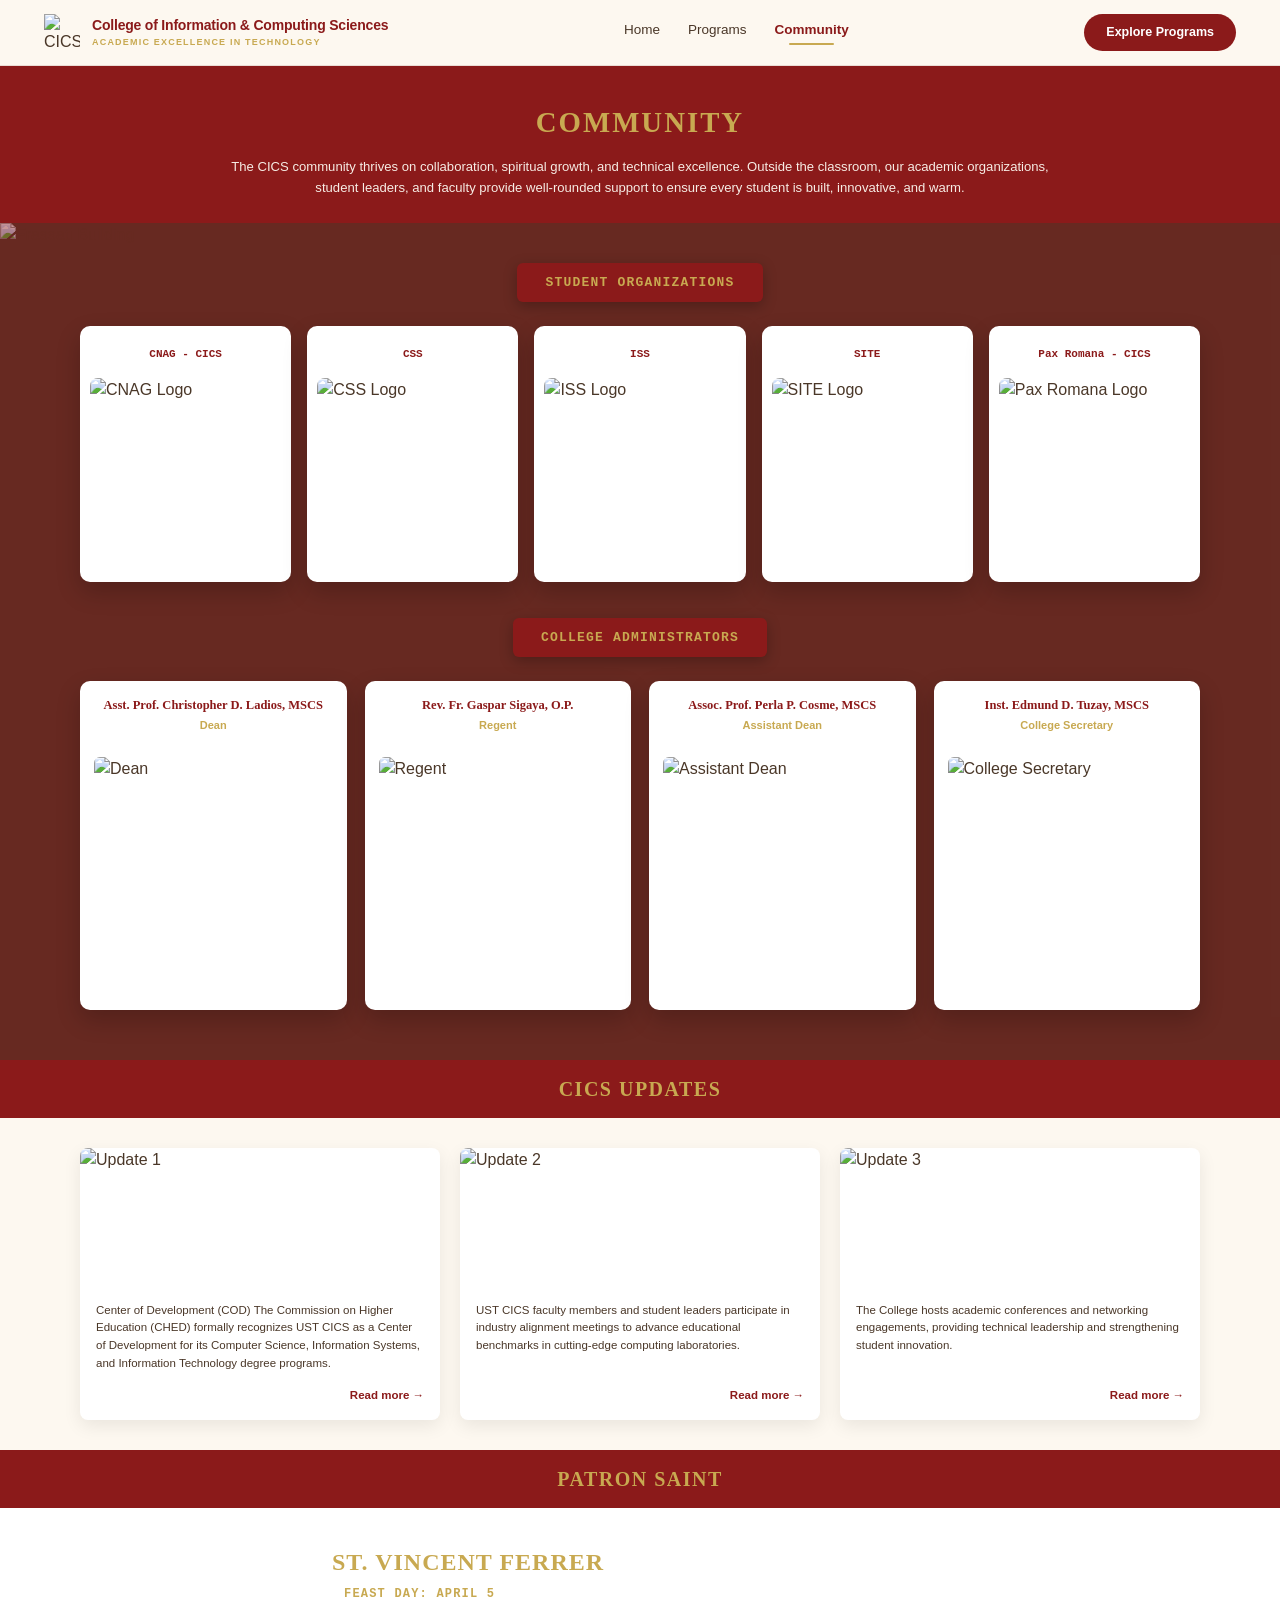
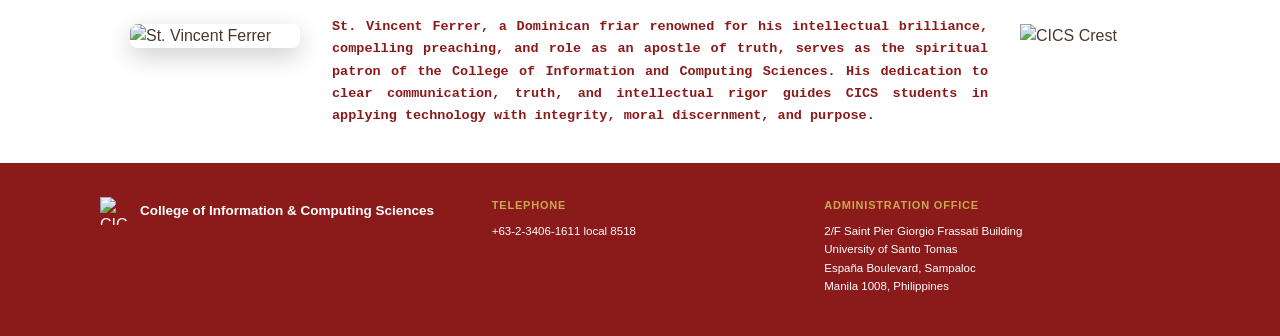
==== community.html @ a7427cb4 "Add files via upload" ====
<!DOCTYPE html>
<html lang="en">
<head>
  <meta charset="UTF-8">
  <meta name="viewport" content="width=device-width, initial-scale=1.0">
  <title>Community - College of Information & Computing Sciences</title>
  <link rel="stylesheet" href="style.css">
</head>
<body>

  <header class="navbar">
    <div class="nav-brand">
      <div class="logo-mark">
        <img src="C:\Users\orphe\OneDrive\Desktop\LabActAppDev\img\CICS Logo.png" alt="CICS Logo" class="img-fluid">
      </div>
      <div class="brand-text">
        <span class="brand-title">College of Information & Computing Sciences</span>
        <span class="brand-subtitle">ACADEMIC EXCELLENCE IN TECHNOLOGY</span>
      </div>
    </div>

    <nav class="nav-links">
      <a href="index.html" class="nav-link">Home</a>
      <a href="programs.html" class="nav-link">Programs</a>
      <a href="community.html" class="nav-link active">Community</a>
    </nav>

    <div class="nav-action">
      <a href="programs.html" class="btn-primary">Explore Programs</a>
    </div>
  </header>

  <main>
    <section class="community-header-banner">
      <h1>COMMUNITY</h1>
      <p>The CICS community thrives on collaboration, spiritual growth, and technical excellence. Outside the classroom, our academic organizations, student leaders, and faculty provide well-rounded support to ensure every student is built, innovative, and warm.</p>
    </section>

    <section class="community-grid-wrapper">
      <img src="C:\Users\orphe\OneDrive\Desktop\LabActAppDev\img\Frassati Building.png" alt="Frassati Building" class="community-bg-img">
      <div class="community-overlay"></div>
      <div class="community-content-container">

        <div class="community-section-label">STUDENT ORGANIZATIONS</div>
        <div class="orgs-grid">
          <div class="org-card">
            <span class="org-title">CNAG - CICS</span>
            <div class="org-logo-box">
              <img src="C:\Users\orphe\OneDrive\Desktop\LabActAppDev\img\CNAG.png" alt="CNAG Logo">
            </div>
          </div>

          <div class="org-card">
            <span class="org-title">CSS</span>
            <div class="org-logo-box">
              <img src="C:\Users\orphe\OneDrive\Desktop\LabActAppDev\img\CSS.png" alt="CSS Logo">
            </div>
          </div>

          <div class="org-card">
            <span class="org-title">ISS</span>
            <div class="org-logo-box">
              <img src="C:\Users\orphe\OneDrive\Desktop\LabActAppDev\img\ISS.png" alt="ISS Logo">
            </div>
          </div>

          <div class="org-card">
            <span class="org-title">SITE</span>
            <div class="org-logo-box">
              <img src="C:\Users\orphe\OneDrive\Desktop\LabActAppDev\img\SITE.png" alt="SITE Logo">
            </div>
          </div>

          <div class="org-card">
            <span class="org-title">Pax Romana - CICS</span>
            <div class="org-logo-box">
              <img src="C:\Users\orphe\OneDrive\Desktop\LabActAppDev\img\Pax Romana.png" alt="Pax Romana Logo">
            </div>
          </div>
        </div>

        <div class="community-section-label admin-label">COLLEGE ADMINISTRATORS</div>
        <div class="admins-grid">
          <div class="admin-card">
            <div class="admin-info">
              <h3>Asst. Prof. Christopher D. Ladios, MSCS</h3>
              <span class="admin-role">Dean</span>
            </div>
            <div class="admin-photo-box">
              <img src="C:\Users\orphe\OneDrive\Desktop\LabActAppDev\img\Dean.png" alt="Dean">
            </div>
          </div>

          <div class="admin-card">
            <div class="admin-info">
              <h3>Rev. Fr. Gaspar Sigaya, O.P.</h3>
              <span class="admin-role">Regent</span>
            </div>
            <div class="admin-photo-box">
              <img src="C:\Users\orphe\OneDrive\Desktop\LabActAppDev\img\Regent.png" alt="Regent">
            </div>
          </div>

          <div class="admin-card">
            <div class="admin-info">
              <h3>Assoc. Prof. Perla P. Cosme, MSCS</h3>
              <span class="admin-role">Assistant Dean</span>
            </div>
            <div class="admin-photo-box">
              <img src="C:\Users\orphe\OneDrive\Desktop\LabActAppDev\img\Assistant Dean.png" alt="Assistant Dean">
            </div>
          </div>

          <div class="admin-card">
            <div class="admin-info">
              <h3>Inst. Edmund D. Tuzay, MSCS</h3>
              <span class="admin-role">College Secretary</span>
            </div>
            <div class="admin-photo-box">
              <img src="C:\Users\orphe\OneDrive\Desktop\LabActAppDev\img\Secretary.png" alt="College Secretary">
            </div>
          </div>
        </div>
      </div>
    </section>

    <section class="section-strip-banner">
      <h2>CICS UPDATES</h2>
    </section>

    <section class="updates-section">
      <div class="updates-grid">
        <div class="update-card">
          <div class="update-img-box">
            <img src="C:\Users\orphe\OneDrive\Desktop\LabActAppDev\img\Update 1.png" alt="Update 1">
          </div>
          <div class="update-content">
            <p>Center of Development (COD) The Commission on Higher Education (CHED) formally recognizes UST CICS as a Center of Development for its Computer Science, Information Systems, and Information Technology degree programs.</p>
            <a href="#" class="update-link">Read more &rarr;</a>
          </div>
        </div>

        <div class="update-card">
          <div class="update-img-box">
            <img src="C:\Users\orphe\OneDrive\Desktop\LabActAppDev\img\Update 2.png" alt="Update 2">
          </div>
          <div class="update-content">
            <p>UST CICS faculty members and student leaders participate in industry alignment meetings to advance educational benchmarks in cutting-edge computing laboratories.</p>
            <a href="#" class="update-link">Read more &rarr;</a>
          </div>
        </div>

        <div class="update-card">
          <div class="update-img-box">
            <img src="C:\Users\orphe\OneDrive\Desktop\LabActAppDev\img\Update 3.png" alt="Update 3">
          </div>
          <div class="update-content">
            <p>The College hosts academic conferences and networking engagements, providing technical leadership and strengthening student innovation.</p>
            <a href="#" class="update-link">Read more &rarr;</a>
          </div>
        </div>
      </div>
    </section>

    <section class="section-strip-banner">
      <h2>PATRON SAINT</h2>
    </section>

    <section class="patron-section">
      <div class="patron-container">
        <div class="patron-portrait">
          <img src="C:\Users\orphe\OneDrive\Desktop\LabActAppDev\img\Saint Vincent.png" alt="St. Vincent Ferrer">
        </div>
        <div class="patron-details">
          <div class="patron-header">
            <h2 class="patron-name">ST. VINCENT FERRER</h2>
            <span class="patron-feast">FEAST DAY: APRIL 5</span>
          </div>
          <p class="patron-bio">St. Vincent Ferrer, a Dominican friar renowned for his intellectual brilliance, compelling preaching, and role as an apostle of truth, serves as the spiritual patron of the College of Information and Computing Sciences. His dedication to clear communication, truth, and intellectual rigor guides CICS students in applying technology with integrity, moral discernment, and purpose.</p>
        </div>
        <div class="patron-crest">
          <img src="C:\Users\orphe\OneDrive\Desktop\LabActAppDev\img\CICS Logo.png" alt="CICS Crest">
        </div>
      </div>
    </section>
  </main>

  <footer class="footer">
    <div class="footer-container">
      <div class="footer-brand">
        <div class="footer-logo">
          <img src="C:\Users\orphe\OneDrive\Desktop\LabActAppDev\img\CICS Logo.png" alt="CICS Logo" class="img-fluid">
        </div>
        <div class="footer-name">College of Information &amp; Computing Sciences</div>
      </div>

      <div class="footer-col">
        <div class="footer-heading">TELEPHONE</div>
        <p class="footer-body">+63-2-3406-1611 local 8518</p>
      </div>

      <div class="footer-col">
        <div class="footer-heading">ADMINISTRATION OFFICE</div>
        <p class="footer-body">
          2/F Saint Pier Giorgio Frassati Building<br>
          University of Santo Tomas<br>
          España Boulevard, Sampaloc<br>
          Manila 1008, Philippines
        </p>
      </div>
    </div>
  </footer>

</body>
</html>
---- style.css ----
:root {
  --primary-red: #8B1A1A;
  --dark-brown: #4A3728;
  --gold: #C8A951;
  --warm-cream: #FDF8F0;
  --white: #FFFFFF;
  --border-light: #EBDCD5;
  --overlay-bg: rgba(139, 26, 26, 0.45);
  --shadow-card: 0 16px 36px rgba(0, 0, 0, 0.22);
  --shadow-hover: 0 20px 42px rgba(0, 0, 0, 0.28);
}
* {
  margin: 0;
  padding: 0;
  box-sizing: border-box;
}
body {
  font-family: "Geist", -apple-system, BlinkMacSystemFont, "Segoe UI", Roboto, sans-serif;
  background-color: var(--warm-cream);
  color: var(--dark-brown);
  line-height: 1.5;
}
.img-fluid {
  width: 100%;
  height: 100%;
  object-fit: contain;
  display: block;
}
.navbar {
  display: flex;
  align-items: center;
  justify-content: space-between;
  padding: 14px 44px;
  background-color: var(--warm-cream);
  border-bottom: 1px solid var(--border-light);
  position: sticky;
  top: 0;
  z-index: 100;
}
.nav-brand {
  display: flex;
  align-items: center;
  gap: 12px;
}
.logo-mark {
  width: 36px;
  height: 36px;
  display: flex;
  align-items: center;
  justify-content: center;
}
.brand-text {
  display: flex;
  flex-direction: column;
}
.brand-title {
  font-size: 14px;
  font-weight: 700;
  color: var(--primary-red);
  letter-spacing: -0.2px;
}
.brand-subtitle {
  font-size: 9px;
  letter-spacing: 1.2px;
  font-weight: 600;
  color: var(--gold);
  text-transform: uppercase;
}
.nav-links {
  display: flex;
  gap: 28px;
}
.nav-link {
  text-decoration: none;
  font-size: 13.5px;
  font-weight: 500;
  color: var(--dark-brown);
  position: relative;
  padding-bottom: 4px;
  transition: color 0.2s ease;
}
.nav-link:hover,
.nav-link.active {
  font-weight: 600;
  color: var(--primary-red);
}
.nav-link.active::after {
  content: "";
  position: absolute;
  bottom: 0;
  left: 20%;
  right: 20%;
  height: 2px;
  background-color: var(--gold);
  border-radius: 2px;
}
.btn-primary {
  display: inline-block;
  background-color: var(--primary-red);
  color: var(--white);
  font-size: 12.5px;
  font-weight: 600;
  padding: 9px 22px;
  border-radius: 20px;
  text-decoration: none;
  transition: background-color 0.2s, transform 0.15s;
}
.btn-primary:hover {
  background-color: var(--dark-brown);
  transform: translateY(-1px);
}
.hero-section {
  position: relative;
  min-height: 520px;
  display: flex;
  align-items: center;
  justify-content: center;
  padding: 55px 24px;
  overflow: hidden;
  background-color: var(--dark-brown);
}
.hero-bg-img,
.community-bg-img,
.programs-bg-img {
  position: absolute;
  top: 0;
  left: 0;
  width: 100%;
  height: 100%;
  object-fit: cover;
  object-position: center 5%;
  z-index: 1;
}
.hero-bg-overlay,
.community-overlay,
.programs-overlay {
  position: absolute;
  inset: 0;
  background: var(--overlay-bg);
  z-index: 2;
}
.hero-container {
  width: 100%;
  max-width: 1080px;
  display: grid;
  grid-template-columns: repeat(3, 1fr);
  gap: 24px;
  position: relative;
  z-index: 3;
}
.program-card {
  background: var(--white);
  border-radius: 12px;
  padding: 30px 24px 28px;
  box-shadow: var(--shadow-card);
  display: flex;
  flex-direction: column;
  transition: transform 0.2s ease, box-shadow 0.2s ease;
}
.program-card:hover {
  transform: translateY(-4px);
  box-shadow: var(--shadow-hover);
}
.card-header {
  display: flex;
  align-items: center;
  justify-content: space-between;
  margin-bottom: 24px;
}
.card-icon-box {
  width: 42px;
  height: 42px;
  border-radius: 8px;
  background: var(--warm-cream);
  display: flex;
  align-items: center;
  justify-content: center;
  border: 1px solid var(--gold);
  padding: 8px;
}
.card-icon-img {
  width: 100%;
  height: 100%;
  object-fit: contain;
}
.card-badge,
.patron-feast,
.community-section-label,
.org-title {
  font-family: "Geist Mono", monospace;
  font-weight: 700;
}
.card-badge {
  font-size: 11px;
  letter-spacing: 0.8px;
  color: var(--dark-brown);
}
.card-title,
.vm-title,
.about-label,
.map-title,
.programs-header-banner h1,
.programs-grid .program-card h2,
.accreditation-banner h2,
.accred-info h3,
.community-header-banner h1,
.admin-info h3,
.section-strip-banner h2,
.patron-name {
  font-family: "Lora", Georgia, serif;
}
.card-title {
  font-size: 20px;
  font-weight: 700;
  color: var(--primary-red);
  margin-bottom: 14px;
  line-height: 1.25;
}
.card-desc {
  font-size: 12.5px;
  line-height: 1.6;
  color: var(--dark-brown);
  margin-bottom: 28px;
  flex-grow: 1;
}
.card-link {
  font-size: 12px;
  font-weight: 700;
  color: var(--primary-red);
  text-decoration: none;
  display: inline-flex;
  align-items: center;
  gap: 6px;
  transition: gap 0.2s;
  margin-top: auto;
}
.card-link:hover .arrow {
  transform: translateX(4px);
}
.arrow {
  transition: transform 0.2s;
}
.vm-section {
  background-color: var(--primary-red);
  color: var(--white);
  padding: 44px 30px;
}
.vm-container {
  max-width: 1080px;
  margin: 0 auto;
  display: flex;
  align-items: flex-start;
  gap: 40px;
}
.vm-block {
  flex: 1;
}
.vm-divider {
  width: 1px;
  align-self: stretch;
  background-color: rgba(255, 255, 255, 0.25);
}
.vm-title {
  font-size: 16px;
  font-weight: 800;
  letter-spacing: 1.5px;
  color: var(--gold);
  margin-bottom: 12px;
}
.vm-text {
  font-size: 12.5px;
  line-height: 1.7;
  color: var(--white);
  text-align: justify;
}
.about-section {
  position: relative;
  background-color: var(--warm-cream);
  padding: 38px 30px;
  overflow: hidden;
  border-top: 1px solid var(--border-light);
}
.about-bg-img {
  position: absolute;
  top: 0;
  left: 0;
  width: 100%;
  height: 100%;
  object-fit: cover;
  object-position: center 85%;
  opacity: 0.18;
  filter: grayscale(15%) contrast(1.1);
  pointer-events: none;
}
.about-container {
  max-width: 1080px;
  margin: 0 auto;
  position: relative;
  z-index: 2;
}
.about-label {
  font-size: 13.5px;
  font-weight: 800;
  letter-spacing: 1.2px;
  color: var(--gold);
  margin-bottom: 8px;
}
.about-text {
  font-size: 12px;
  line-height: 1.75;
  color: var(--primary-red);
  text-align: justify;
}
.map-section {
  background-color: var(--warm-cream);
  padding: 44px 24px;
  border-top: 1px solid var(--border-light);
}
.map-container {
  max-width: 1080px;
  margin: 0 auto;
  text-align: center;
}
.map-title {
  font-size: 18px;
  color: var(--primary-red);
  letter-spacing: 1px;
  margin-bottom: 6px;
}
.map-subtitle {
  font-size: 12.5px;
  color: var(--dark-brown);
  margin-bottom: 24px;
}
.map-wrapper {
  border-radius: 12px;
  overflow: hidden;
  box-shadow: var(--shadow-card);
  border: 1px solid var(--border-light);
  display: flex;
}
.map-wrapper iframe {
  width: 100%;
  height: 400px;
  display: block;
}
.programs-header-banner,
.community-header-banner,
.accreditation-banner,
.section-strip-banner {
  background-color: var(--primary-red);
  color: var(--white);
  text-align: center;
}
.programs-header-banner {
  padding: 40px 20px 25px;
}
.programs-header-banner h1,
.community-header-banner h1 {
  font-size: 1.8rem;
  letter-spacing: 2px;
  color: var(--gold);
  margin-bottom: 12px;
}
.programs-header-banner p {
  max-width: 850px;
  margin: 0 auto;
  font-size: 0.85rem;
  line-height: 1.6;
  color: var(--warm-cream);
  opacity: 0.9;
}
.programs-grid-wrapper {
  position: relative;
  padding: 50px 20px;
  overflow: hidden;
  background-color: var(--dark-brown);
}
.programs-grid {
  position: relative;
  z-index: 3;
  max-width: 1150px;
  margin: 0 auto;
  display: grid;
  grid-template-columns: repeat(3, 1fr);
  gap: 20px;
  align-items: stretch;
}
.programs-grid .program-card,
.program-photo-box {
  border-radius: 12px;
  overflow: hidden;
  min-height: 250px;
  height: 100%;
}
.programs-grid .program-card {
  padding: 28px 24px;
}
.programs-grid .program-card .card-header {
  margin-bottom: 16px;
}
.programs-grid .program-card h2 {
  font-size: 1.25rem;
  margin: 0 0 12px 0;
  color: var(--primary-red);
  line-height: 1.25;
}
.programs-grid .program-card p {
  font-size: 12.5px;
  line-height: 1.6;
  color: var(--dark-brown);
  margin-bottom: 20px;
  flex-grow: 1;
}
.programs-grid .program-card .card-link {
  margin-bottom: 0;
}
.program-photo-box {
  background: transparent;
  box-shadow: none;
  border-radius: 0;
  display: flex;
  align-items: center;
  justify-content: center;
  padding: 0;
}
.program-photo-box img {
  width: 82%;
  height: 82%;
  max-height: 210px;
  object-fit: cover;
  border-radius: 12px;
  box-shadow: var(--shadow-card);
  display: block;
}
.accreditation-banner {
  padding: 30px 20px 20px;
}
.accreditation-banner h2 {
  color: var(--gold);
  font-size: 1.3rem;
  letter-spacing: 1.5px;
  margin-bottom: 8px;
}
.accreditation-banner p {
  max-width: 900px;
  margin: 0 auto;
  font-size: 0.8rem;
  line-height: 1.6;
  color: var(--warm-cream);
  opacity: 0.9;
}
.accreditation-section {
  background: var(--warm-cream);
  padding: 35px 20px;
}
.accreditation-container {
  max-width: 1100px;
  margin: 0 auto;
  display: grid;
  grid-template-columns: repeat(2, 1fr);
  gap: 40px;
}
.accreditation-card {
  display: flex;
  justify-content: space-between;
  align-items: center;
  gap: 20px;
}
.accred-info {
  flex: 1;
}
.accred-info h3 {
  font-size: 0.95rem;
  color: var(--gold);
  letter-spacing: 1px;
  margin-bottom: 8px;
}
.accred-info p {
  font-size: 0.78rem;
  line-height: 1.55;
  color: var(--dark-brown);
}
.accred-logo {
  flex-shrink: 0;
  width: 85px;
  display: flex;
  align-items: center;
  justify-content: center;
}
.accred-logo img {
  width: 100%;
  height: auto;
  object-fit: contain;
}
.community-header-banner {
  padding: 35px 20px 25px;
}
.community-header-banner p {
  max-width: 860px;
  margin: 0 auto;
  font-size: 0.82rem;
  line-height: 1.6;
  color: var(--warm-cream);
  opacity: 0.95;
}
.community-grid-wrapper {
  position: relative;
  padding: 40px 24px 50px;
  overflow: hidden;
  background-color: var(--dark-brown);
}
.community-content-container {
  position: relative;
  z-index: 3;
  max-width: 1120px;
  margin: 0 auto;
  display: flex;
  flex-direction: column;
  align-items: center;
}
.community-section-label {
  background-color: var(--primary-red);
  color: var(--gold);
  font-size: 13px;
  letter-spacing: 1.2px;
  padding: 10px 28px;
  border-radius: 6px;
  margin-bottom: 24px;
  box-shadow: 0 4px 14px rgba(0, 0, 0, 0.25);
}
.admin-label {
  margin-top: 36px;
}
.orgs-grid {
  width: 100%;
  display: grid;
  grid-template-columns: repeat(5, 1fr);
  gap: 16px;
}
.org-card,
.admin-card {
  background: var(--white);
  border-radius: 10px;
  box-shadow: 0 10px 25px rgba(0, 0, 0, 0.2);
  display: flex;
  flex-direction: column;
  align-items: center;
}
.org-card {
  padding: 14px 10px 12px;
  gap: 10px;
}
.org-title {
  font-size: 11px;
  color: var(--primary-red);
  text-align: center;
  height: 28px;
  display: flex;
  align-items: center;
  justify-content: center;
}
.org-logo-box {
  width: 100%;
  aspect-ratio: 1 / 1;
  border-radius: 8px;
  overflow: hidden;
  display: flex;
  align-items: center;
  justify-content: center;
}
.org-logo-box img,
.admin-photo-box img,
.update-img-box img,
.patron-portrait img {
  width: 100%;
  height: 100%;
  object-fit: cover;
  display: block;
}
.admins-grid {
  width: 100%;
  display: grid;
  grid-template-columns: repeat(4, 1fr);
  gap: 18px;
}
.admin-card {
  padding: 16px 14px 14px;
  justify-content: space-between;
}
.admin-info {
  text-align: center;
  margin-bottom: 12px;
  min-height: 48px;
}
.admin-info h3 {
  font-size: 12.5px;
  color: var(--primary-red);
  line-height: 1.3;
  margin-bottom: 4px;
}
.admin-role {
  font-size: 11px;
  font-weight: 600;
  color: var(--gold);
  display: block;
}
.admin-photo-box {
  width: 100%;
  aspect-ratio: 1 / 1;
  border-radius: 6px;
  overflow: hidden;
  display: flex;
}
.section-strip-banner {
  padding: 14px 20px;
}
.section-strip-banner h2 {
  font-size: 1.25rem;
  letter-spacing: 1.5px;
  color: var(--gold);
  margin: 0;
}
.updates-section {
  background-color: var(--warm-cream);
  padding: 30px 24px;
}
.updates-grid {
  max-width: 1120px;
  margin: 0 auto;
  display: grid;
  grid-template-columns: repeat(3, 1fr);
  gap: 20px;
}
.update-card {
  background: var(--white);
  border-radius: 8px;
  overflow: hidden;
  box-shadow: 0 6px 18px rgba(0, 0, 0, 0.08);
  display: flex;
  flex-direction: column;
}
.update-img-box {
  width: 100%;
  height: 140px;
  overflow: hidden;
  display: flex;
}
.update-content {
  padding: 14px 16px 16px;
  display: flex;
  flex-direction: column;
  flex-grow: 1;
}
.update-content p {
  font-size: 11.5px;
  line-height: 1.55;
  color: var(--dark-brown);
  margin-bottom: 14px;
  flex-grow: 1;
}
.update-link {
  font-size: 11.5px;
  font-weight: 700;
  color: var(--primary-red);
  text-decoration: none;
  align-self: flex-end;
}
.patron-section {
  background-color: var(--white);
  padding: 36px 24px;
}
.patron-container {
  max-width: 1020px;
  margin: 0 auto;
  display: flex;
  align-items: center;
  justify-content: space-between;
  gap: 32px;
}
.patron-portrait {
  width: 170px;
  flex-shrink: 0;
  border-radius: 8px;
  overflow: hidden;
  box-shadow: 0 8px 24px rgba(0, 0, 0, 0.2);
  display: flex;
}
.patron-details {
  flex: 1;
}
.patron-header {
  margin-bottom: 12px;
}
.patron-name {
  font-size: 1.5rem;
  font-weight: 800;
  color: var(--gold);
  letter-spacing: 1px;
}
.patron-feast {
  font-size: 12px;
  color: var(--gold);
  letter-spacing: 1.2px;
  display: inline-block;
  margin-left: 12px;
}
.patron-bio {
  font-family: "Geist Mono", monospace;
  font-size: 13.5px;
  line-height: 1.65;
  color: var(--primary-red);
  font-weight: 600;
  text-align: justify;
}
.patron-crest {
  width: 130px;
  flex-shrink: 0;
  display: flex;
  align-items: center;
  justify-content: center;
}
.patron-crest img {
  width: 100%;
  height: auto;
  object-fit: contain;
}
.footer {
  background-color: var(--primary-red);
  color: var(--warm-cream);
  padding: 34px 30px 40px;
}
.footer-container {
  max-width: 1080px;
  margin: 0 auto;
  display: grid;
  grid-template-columns: 1.2fr 1fr 1.2fr;
  gap: 36px;
  align-items: start;
}
.footer-brand {
  display: flex;
  align-items: center;
  gap: 12px;
}
.footer-logo {
  width: 28px;
  height: 28px;
  display: flex;
  align-items: center;
  justify-content: center;
}
.footer-name {
  font-size: 13.5px;
  font-weight: 700;
  color: var(--white);
  line-height: 1.35;
}
.footer-heading {
  font-size: 11px;
  font-weight: 700;
  letter-spacing: 0.8px;
  color: var(--gold);
  margin-bottom: 8px;
}
.footer-body {
  font-size: 11.5px;
  line-height: 1.6;
  color: var(--white);
}
@media (max-width: 900px) {
  .hero-container,
  .programs-grid,
  .updates-grid,
  .accreditation-container,
  .footer-container {
    grid-template-columns: 1fr;
  }
  .orgs-grid {
    grid-template-columns: repeat(3, 1fr);
  }
  .admins-grid {
    grid-template-columns: repeat(2, 1fr);
  }
  .vm-container {
    flex-direction: column;
    gap: 24px;
  }
  .vm-divider {
    display: none;
  }
  .patron-container {
    flex-direction: column;
    text-align: center;
  }
  .patron-feast {
    display: block;
    margin-left: 0;
    margin-top: 6px;
  }
  .footer-container {
    gap: 20px;
  }
}
@media (max-width: 600px) {
  .navbar,
  .nav-brand {
    flex-direction: column;
    text-align: center;
  }
  .navbar {
    gap: 14px;
    padding: 16px 20px;
  }
  .nav-brand {
    gap: 8px;
  }
  .nav-links {
    gap: 16px;
    flex-wrap: wrap;
    justify-content: center;
  }
  .nav-action {
    width: 100%;
    display: flex;
    justify-content: center;
  }
  .btn-primary {
    width: 100%;
    max-width: 220px;
    text-align: center;
  }
}
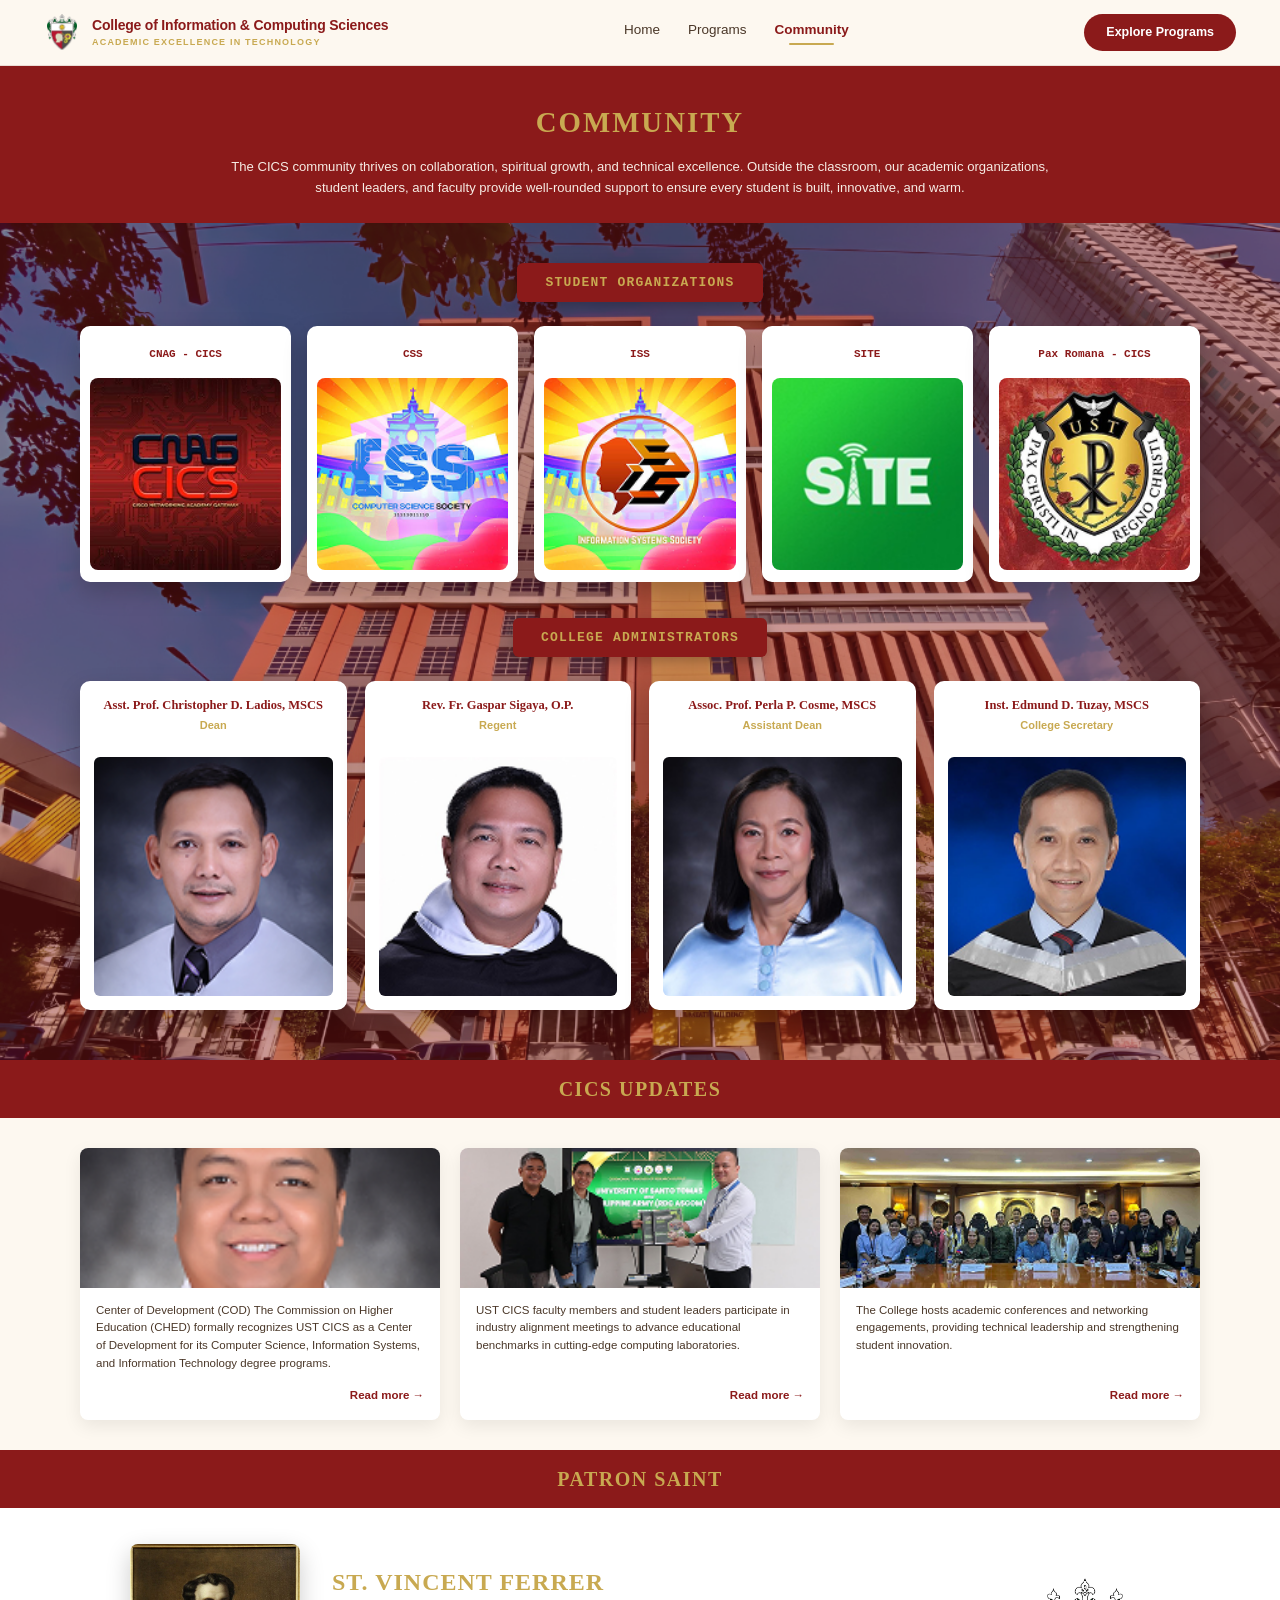
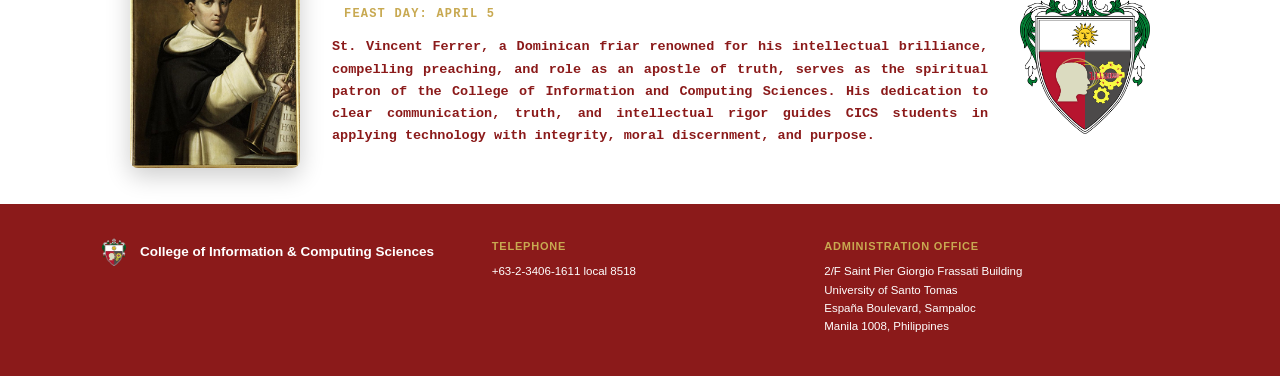
==== commit c072fe85: "Fix HTML encoding issues in community.html" ====
--- a/community.html
+++ b/community.html
@@ -11,7 +11,7 @@
   <header class="navbar">
     <div class="nav-brand">
       <div class="logo-mark">
-        <img src="C:\Users\orphe\OneDrive\Desktop\LabActAppDev\img\CICS Logo.png" alt="CICS Logo" class="img-fluid">
+        <img src="CICS Logo.png" alt="CICS Logo" class="img-fluid">
       </div>
       <div class="brand-text">
         <span class="brand-title">College of Information & Computing Sciences</span>
@@ -37,7 +37,7 @@
     </section>
 
     <section class="community-grid-wrapper">
-      <img src="C:\Users\orphe\OneDrive\Desktop\LabActAppDev\img\Frassati Building.png" alt="Frassati Building" class="community-bg-img">
+      <img src="Frassati Building.png" alt="Frassati Building" class="community-bg-img">
       <div class="community-overlay"></div>
       <div class="community-content-container">
 
@@ -46,35 +46,35 @@
           <div class="org-card">
             <span class="org-title">CNAG - CICS</span>
             <div class="org-logo-box">
-              <img src="C:\Users\orphe\OneDrive\Desktop\LabActAppDev\img\CNAG.png" alt="CNAG Logo">
+              <img src="CNAG.png" alt="CNAG Logo">
             </div>
           </div>
 
           <div class="org-card">
             <span class="org-title">CSS</span>
             <div class="org-logo-box">
-              <img src="C:\Users\orphe\OneDrive\Desktop\LabActAppDev\img\CSS.png" alt="CSS Logo">
+              <img src="CSS.png" alt="CSS Logo">
             </div>
           </div>
 
           <div class="org-card">
             <span class="org-title">ISS</span>
             <div class="org-logo-box">
-              <img src="C:\Users\orphe\OneDrive\Desktop\LabActAppDev\img\ISS.png" alt="ISS Logo">
+              <img src="ISS.png" alt="ISS Logo">
             </div>
           </div>
 
           <div class="org-card">
             <span class="org-title">SITE</span>
             <div class="org-logo-box">
-              <img src="C:\Users\orphe\OneDrive\Desktop\LabActAppDev\img\SITE.png" alt="SITE Logo">
+              <img src="SITE.png" alt="SITE Logo">
             </div>
           </div>
 
           <div class="org-card">
             <span class="org-title">Pax Romana - CICS</span>
             <div class="org-logo-box">
-              <img src="C:\Users\orphe\OneDrive\Desktop\LabActAppDev\img\Pax Romana.png" alt="Pax Romana Logo">
+              <img src="Pax Romana.png" alt="Pax Romana Logo">
             </div>
           </div>
         </div>
@@ -87,7 +87,7 @@
               <span class="admin-role">Dean</span>
             </div>
             <div class="admin-photo-box">
-              <img src="C:\Users\orphe\OneDrive\Desktop\LabActAppDev\img\Dean.png" alt="Dean">
+              <img src="Dean.png" alt="Dean">
             </div>
           </div>
 
@@ -97,7 +97,7 @@
               <span class="admin-role">Regent</span>
             </div>
             <div class="admin-photo-box">
-              <img src="C:\Users\orphe\OneDrive\Desktop\LabActAppDev\img\Regent.png" alt="Regent">
+              <img src="Regent.png" alt="Regent">
             </div>
           </div>
 
@@ -107,7 +107,7 @@
               <span class="admin-role">Assistant Dean</span>
             </div>
             <div class="admin-photo-box">
-              <img src="C:\Users\orphe\OneDrive\Desktop\LabActAppDev\img\Assistant Dean.png" alt="Assistant Dean">
+              <img src="Assistant Dean.png" alt="Assistant Dean">
             </div>
           </div>
 
@@ -117,7 +117,7 @@
               <span class="admin-role">College Secretary</span>
             </div>
             <div class="admin-photo-box">
-              <img src="C:\Users\orphe\OneDrive\Desktop\LabActAppDev\img\Secretary.png" alt="College Secretary">
+              <img src="Secretary.png" alt="College Secretary">
             </div>
           </div>
         </div>
@@ -132,7 +132,7 @@
       <div class="updates-grid">
         <div class="update-card">
           <div class="update-img-box">
-            <img src="C:\Users\orphe\OneDrive\Desktop\LabActAppDev\img\Update 1.png" alt="Update 1">
+            <img src="Update 1.png" alt="Update 1">
           </div>
           <div class="update-content">
             <p>Center of Development (COD) The Commission on Higher Education (CHED) formally recognizes UST CICS as a Center of Development for its Computer Science, Information Systems, and Information Technology degree programs.</p>
@@ -142,7 +142,7 @@
 
         <div class="update-card">
           <div class="update-img-box">
-            <img src="C:\Users\orphe\OneDrive\Desktop\LabActAppDev\img\Update 2.png" alt="Update 2">
+            <img src="Update 2.png" alt="Update 2">
           </div>
           <div class="update-content">
             <p>UST CICS faculty members and student leaders participate in industry alignment meetings to advance educational benchmarks in cutting-edge computing laboratories.</p>
@@ -152,7 +152,7 @@
 
         <div class="update-card">
           <div class="update-img-box">
-            <img src="C:\Users\orphe\OneDrive\Desktop\LabActAppDev\img\Update 3.png" alt="Update 3">
+            <img src="Update 3.png" alt="Update 3">
           </div>
           <div class="update-content">
             <p>The College hosts academic conferences and networking engagements, providing technical leadership and strengthening student innovation.</p>
@@ -169,7 +169,7 @@
     <section class="patron-section">
       <div class="patron-container">
         <div class="patron-portrait">
-          <img src="C:\Users\orphe\OneDrive\Desktop\LabActAppDev\img\Saint Vincent.png" alt="St. Vincent Ferrer">
+          <img src="Saint Vincent.png" alt="St. Vincent Ferrer">
         </div>
         <div class="patron-details">
           <div class="patron-header">
@@ -179,7 +179,7 @@
           <p class="patron-bio">St. Vincent Ferrer, a Dominican friar renowned for his intellectual brilliance, compelling preaching, and role as an apostle of truth, serves as the spiritual patron of the College of Information and Computing Sciences. His dedication to clear communication, truth, and intellectual rigor guides CICS students in applying technology with integrity, moral discernment, and purpose.</p>
         </div>
         <div class="patron-crest">
-          <img src="C:\Users\orphe\OneDrive\Desktop\LabActAppDev\img\CICS Logo.png" alt="CICS Crest">
+          <img src="CICS Logo.png" alt="CICS Crest">
         </div>
       </div>
     </section>
@@ -189,7 +189,7 @@
     <div class="footer-container">
       <div class="footer-brand">
         <div class="footer-logo">
-          <img src="C:\Users\orphe\OneDrive\Desktop\LabActAppDev\img\CICS Logo.png" alt="CICS Logo" class="img-fluid">
+          <img src="CICS Logo.png" alt="CICS Logo" class="img-fluid">
         </div>
         <div class="footer-name">College of Information &amp; Computing Sciences</div>
       </div>
@@ -212,4 +212,4 @@
   </footer>
 
 </body>
-</html>+</html>
